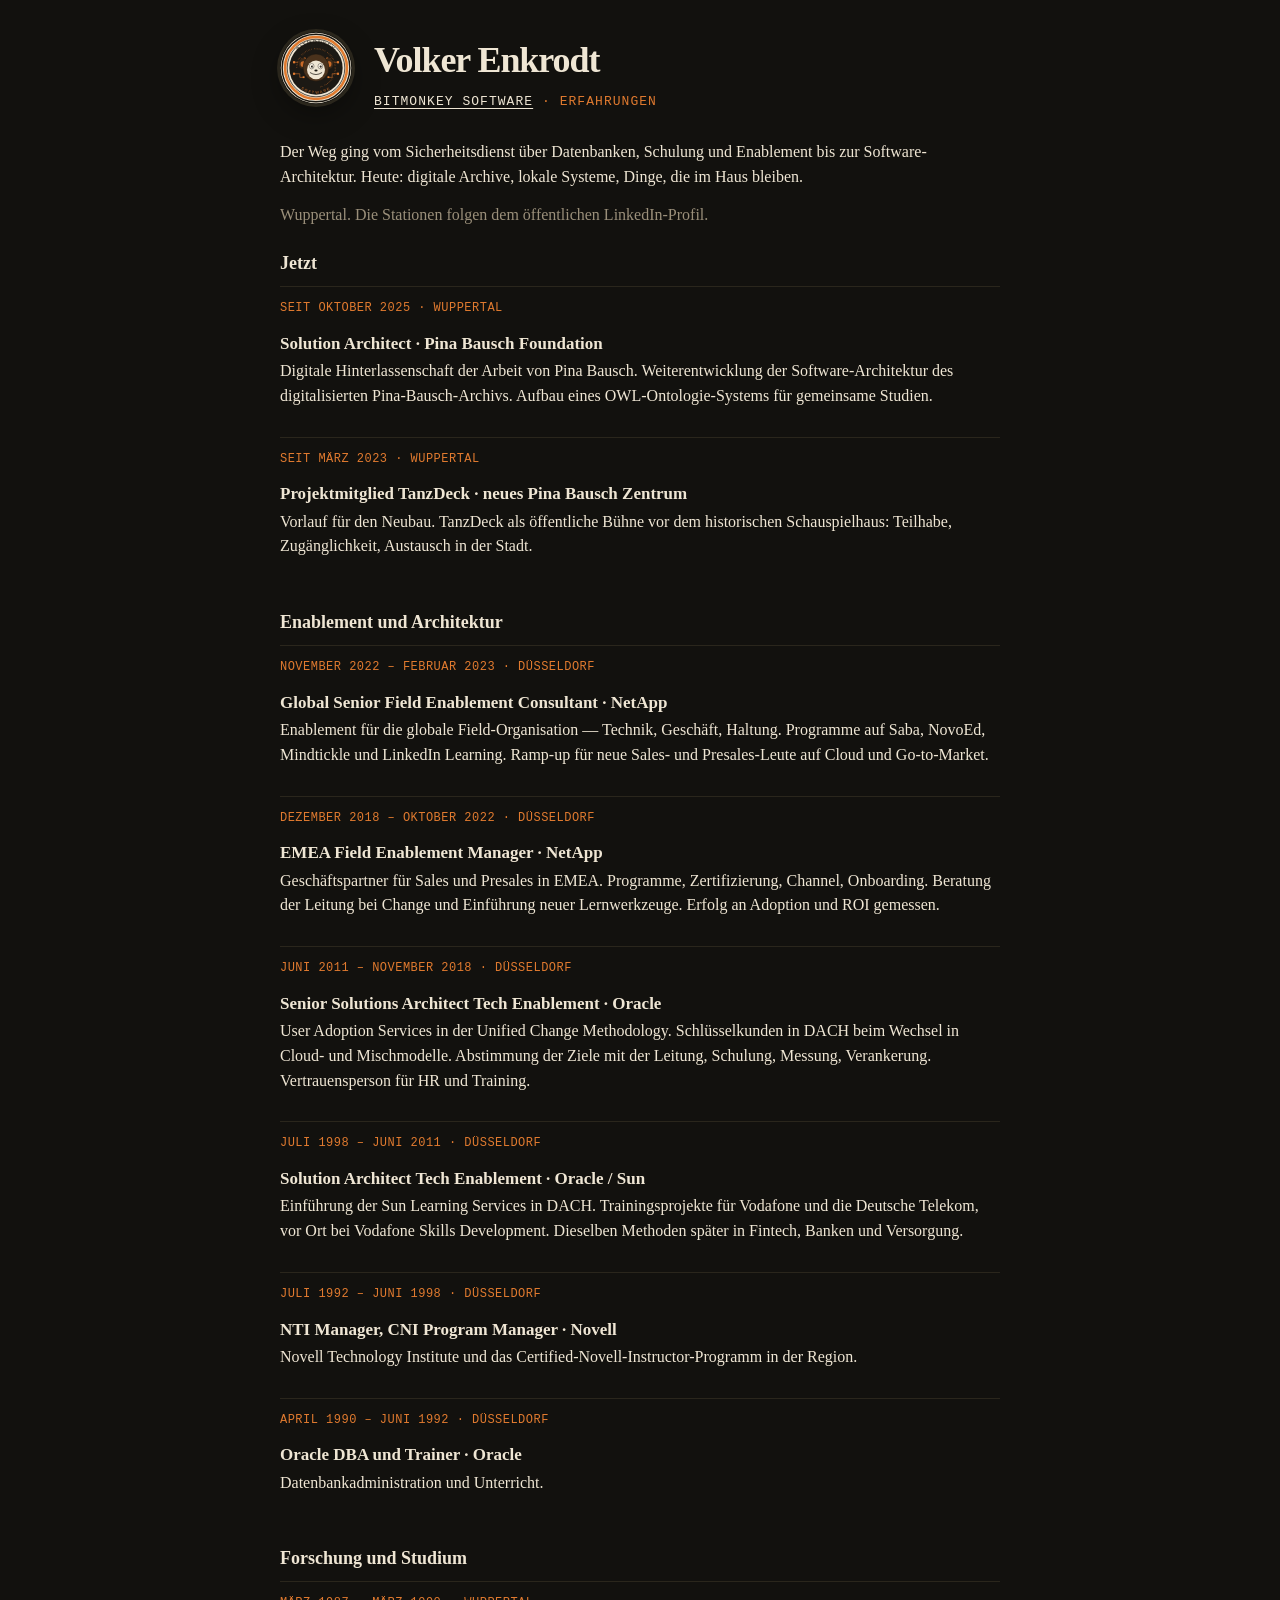
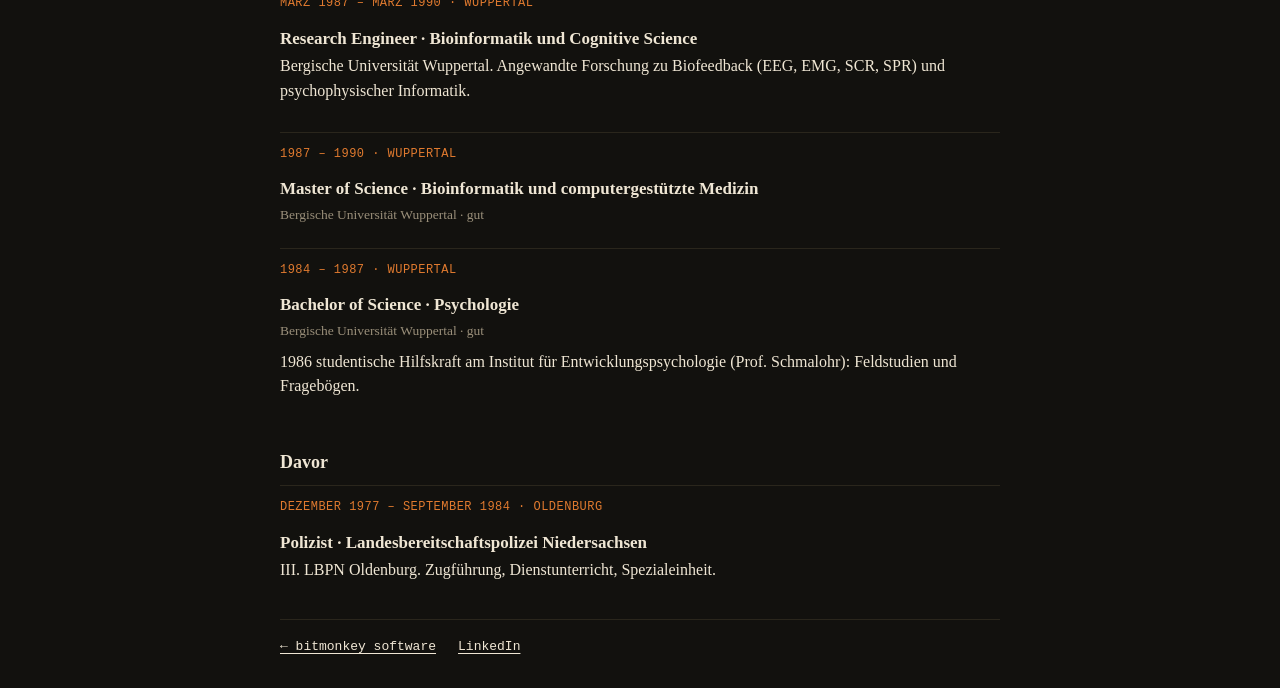
==== erfahrungen.html @ b1ddda5f "feat: Erfahrungsseite aus dem LinkedIn-Profil unter dem Namen Co-authored-by: Cursor <cursoragent@cu" ====
<!DOCTYPE html>
<html lang="de">
<head>
<meta charset="utf-8">
<meta name="viewport" content="width=device-width, initial-scale=1">
<title>Erfahrungen — Volker Enkrodt · bitmonkey software</title>
<meta name="description" content="Berufliche Stationen von Volker Enkrodt: Pina Bausch Foundation, NetApp, Oracle, Novell, Universität Wuppertal.">
<link rel="icon" href="favicon.svg" type="image/svg+xml">
<link rel="stylesheet" href="style.css">
</head>
<body>
<main class="blatt">
  <div class="marke klein">
    <a href="index.html"><img src="badge.svg" width="72" height="72" alt="bitmonkey software"></a>
    <div>
      <h1>Volker Enkrodt</h1>
      <p class="zeile"><a href="index.html">bitmonkey software</a> · Erfahrungen</p>
    </div>
  </div>

  <p>Der Weg ging vom Sicherheitsdienst über Datenbanken, Schulung und
    Enablement bis zur Software-Architektur. Heute: digitale Archive,
    lokale Systeme, Dinge, die im Haus bleiben.</p>
  <p class="muted">Wuppertal. Die Stationen folgen dem öffentlichen
    LinkedIn-Profil.</p>

  <h2>Jetzt</h2>

  <div class="station">
    <p class="wann">seit Oktober 2025 · Wuppertal</p>
    <h3>Solution Architect · Pina Bausch Foundation</h3>
    <p>Digitale Hinterlassenschaft der Arbeit von Pina Bausch.
      Weiterentwicklung der Software-Architektur des digitalisierten
      Pina-Bausch-Archivs. Aufbau eines OWL-Ontologie-Systems für
      gemeinsame Studien.</p>
  </div>

  <div class="station">
    <p class="wann">seit März 2023 · Wuppertal</p>
    <h3>Projektmitglied TanzDeck · neues Pina Bausch Zentrum</h3>
    <p>Vorlauf für den Neubau. TanzDeck als öffentliche Bühne vor dem
      historischen Schauspielhaus: Teilhabe, Zugänglichkeit,
      Austausch in der Stadt.</p>
  </div>

  <h2>Enablement und Architektur</h2>

  <div class="station">
    <p class="wann">November 2022 – Februar 2023 · Düsseldorf</p>
    <h3>Global Senior Field Enablement Consultant · NetApp</h3>
    <p>Enablement für die globale Field-Organisation — Technik,
      Geschäft, Haltung. Programme auf Saba, NovoEd, Mindtickle und
      LinkedIn Learning. Ramp-up für neue Sales- und Presales-Leute
      auf Cloud und Go-to-Market.</p>
  </div>

  <div class="station">
    <p class="wann">Dezember 2018 – Oktober 2022 · Düsseldorf</p>
    <h3>EMEA Field Enablement Manager · NetApp</h3>
    <p>Geschäftspartner für Sales und Presales in EMEA. Programme,
      Zertifizierung, Channel, Onboarding. Beratung der Leitung bei
      Change und Einführung neuer Lernwerkzeuge. Erfolg an Adoption
      und ROI gemessen.</p>
  </div>

  <div class="station">
    <p class="wann">Juni 2011 – November 2018 · Düsseldorf</p>
    <h3>Senior Solutions Architect Tech Enablement · Oracle</h3>
    <p>User Adoption Services in der Unified Change Methodology.
      Schlüsselkunden in DACH beim Wechsel in Cloud- und Mischmodelle.
      Abstimmung der Ziele mit der Leitung, Schulung, Messung,
      Verankerung. Vertrauensperson für HR und Training.</p>
  </div>

  <div class="station">
    <p class="wann">Juli 1998 – Juni 2011 · Düsseldorf</p>
    <h3>Solution Architect Tech Enablement · Oracle / Sun</h3>
    <p>Einführung der Sun Learning Services in DACH. Trainingsprojekte
      für Vodafone und die Deutsche Telekom, vor Ort bei Vodafone
      Skills Development. Dieselben Methoden später in Fintech,
      Banken und Versorgung.</p>
  </div>

  <div class="station">
    <p class="wann">Juli 1992 – Juni 1998 · Düsseldorf</p>
    <h3>NTI Manager, CNI Program Manager · Novell</h3>
    <p>Novell Technology Institute und das Certified-Novell-Instructor-Programm
      in der Region.</p>
  </div>

  <div class="station">
    <p class="wann">April 1990 – Juni 1992 · Düsseldorf</p>
    <h3>Oracle DBA und Trainer · Oracle</h3>
    <p>Datenbankadministration und Unterricht.</p>
  </div>

  <h2>Forschung und Studium</h2>

  <div class="station">
    <p class="wann">März 1987 – März 1990 · Wuppertal</p>
    <h3>Research Engineer · Bioinformatik und Cognitive Science</h3>
    <p>Bergische Universität Wuppertal. Angewandte Forschung zu
      Biofeedback (EEG, EMG, SCR, SPR) und psychophysischer Informatik.</p>
  </div>

  <div class="station">
    <p class="wann">1987 – 1990 · Wuppertal</p>
    <h3>Master of Science · Bioinformatik und computergestützte Medizin</h3>
    <p class="ort">Bergische Universität Wuppertal · gut</p>
  </div>

  <div class="station">
    <p class="wann">1984 – 1987 · Wuppertal</p>
    <h3>Bachelor of Science · Psychologie</h3>
    <p class="ort">Bergische Universität Wuppertal · gut</p>
    <p>1986 studentische Hilfskraft am Institut für Entwicklungspsychologie
      (Prof. Schmalohr): Feldstudien und Fragebögen.</p>
  </div>

  <h2>Davor</h2>

  <div class="station">
    <p class="wann">Dezember 1977 – September 1984 · Oldenburg</p>
    <h3>Polizist · Landesbereitschaftspolizei Niedersachsen</h3>
    <p>III. LBPN Oldenburg. Zugführung, Dienstunterricht,
      Spezialeinheit.</p>
  </div>

  <div class="fuss">
    <a href="index.html">← bitmonkey software</a>
    <a href="https://www.linkedin.com/in/volker-enkrodt-08b5a3147/">LinkedIn</a>
  </div>
</main>
</body>
</html>
---- style.css ----
:root{
  --bg:#12110e; --fg:#efe6d4; --muted:#9a8f7a; --line:#2a261c;
  --accent:#e07a2f; --ok:#6f9e4a;
}
*{box-sizing:border-box}
html,body{margin:0;background:var(--bg);color:var(--fg);
  font:16px/1.55 "Iowan Old Style","Palatino Linotype",Palatino,Georgia,serif}
body{min-height:100vh;display:grid;place-items:center;padding:32px 20px}
.blatt{width:min(720px,100%)}
.marke{display:flex;align-items:center;gap:22px;margin-bottom:28px}
.marke img{width:168px;height:168px;flex:none;border-radius:50%;
  box-shadow:0 0 0 3px var(--line), 0 10px 28px rgba(0,0,0,.35)}
.marke.klein img{width:72px;height:72px}
h1{font-size:36px;letter-spacing:-.03em;margin:0;font-weight:700}
h2{font-size:18px;margin:22px 0 8px}
.zeile{color:var(--accent);font:13px/1.3 ui-monospace,SFMono-Regular,Menlo,monospace;
  letter-spacing:.08em;text-transform:uppercase;margin:6px 0 0}
p{margin:0 0 14px}
.muted{color:var(--muted)}
ul,ol{margin:0 0 16px;padding-left:1.2em}
li{margin:0 0 6px}
.karten{display:grid;grid-template-columns:repeat(3,1fr);gap:10px;margin:28px 0}
.links{display:grid;grid-template-columns:1fr 1fr;gap:10px;margin:8px 0 28px}
.karte{border:1px solid var(--line);border-radius:10px;padding:14px 14px 12px;
  color:inherit;text-decoration:none;display:block}
a.karte:hover{border-color:var(--accent)}
.karte b{display:block;font-size:15px;margin-bottom:4px}
.karte span{color:var(--muted);font-size:13.5px}
pre,code{font:13px/1.45 ui-monospace,SFMono-Regular,Menlo,monospace}
pre{background:#1c1914;border:1px solid var(--line);border-radius:8px;
  padding:12px 14px;overflow:auto;margin:0 0 16px;color:var(--fg)}
.fuss{display:flex;flex-wrap:wrap;gap:16px 22px;align-items:baseline;
  border-top:1px solid var(--line);padding-top:18px;margin-top:8px;
  font:13px/1.4 ui-monospace,SFMono-Regular,Menlo,monospace}
a{color:var(--fg);text-underline-offset:3px}
a:hover{color:var(--accent)}
.punkt{color:var(--ok)}
.station{border-top:1px solid var(--line);padding:14px 0}
.station:first-of-type{border-top:0;padding-top:0}
.station .wann{color:var(--accent);font:12px/1.3 ui-monospace,SFMono-Regular,Menlo,monospace;
  letter-spacing:.04em;text-transform:uppercase}
.station h3{font-size:17px;margin:4px 0 2px}
.station .ort{color:var(--muted);font-size:13.5px;margin:0 0 8px}
@media(max-width:640px){
  h1{font-size:32px}
  .marke{flex-direction:column;align-items:flex-start;gap:16px}
  .marke img{width:140px;height:140px}
  .marke.klein img{width:64px;height:64px}
  .karten,.links{grid-template-columns:1fr}
}
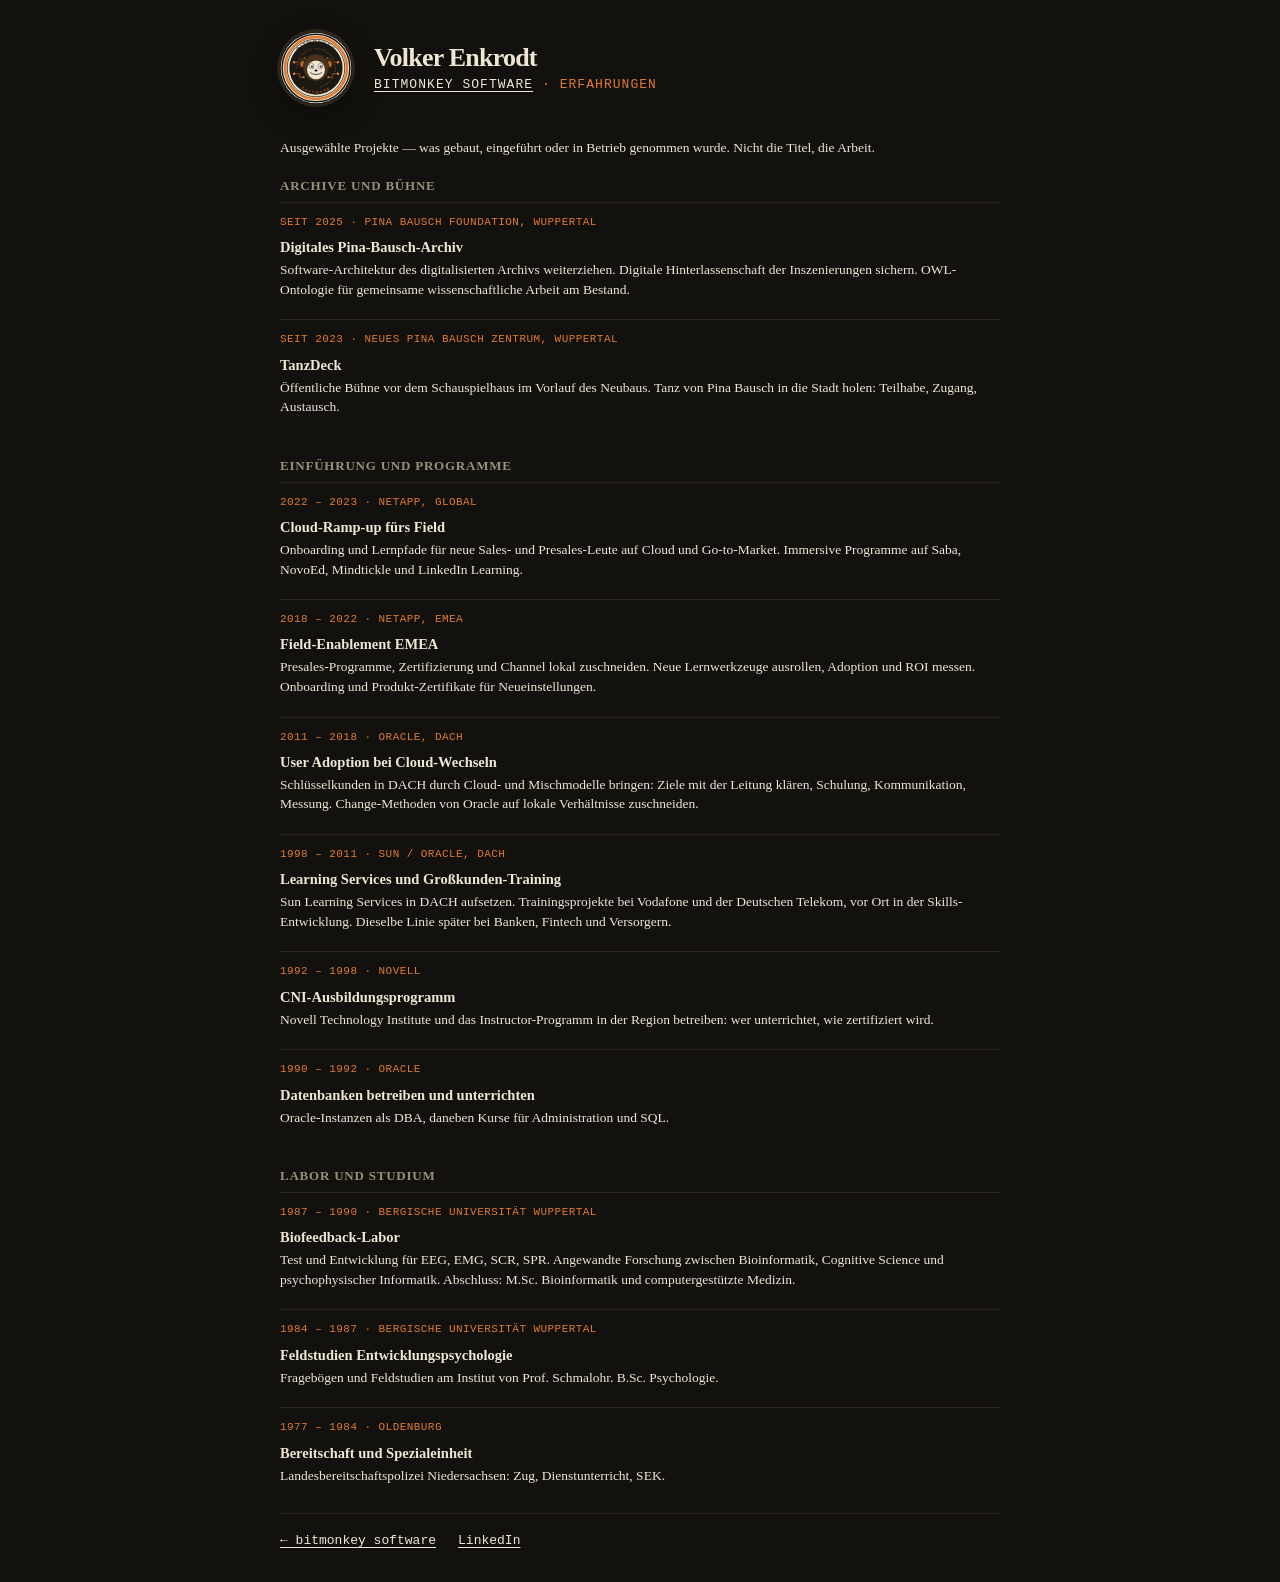
==== commit ef5b75a0: "docs: Erfahrungen als Projekte, kleinere Schrift Co-authored-by: Cursor <cursoragent@cursor.com>" ====
--- a/erfahrungen.html
+++ b/erfahrungen.html
@@ -4,12 +4,12 @@
 <meta charset="utf-8">
 <meta name="viewport" content="width=device-width, initial-scale=1">
 <title>Erfahrungen — Volker Enkrodt · bitmonkey software</title>
-<meta name="description" content="Berufliche Stationen von Volker Enkrodt: Pina Bausch Foundation, NetApp, Oracle, Novell, Universität Wuppertal.">
+<meta name="description" content="Projekte von Volker Enkrodt: Pina-Bausch-Archiv, TanzDeck, Enablement bei NetApp und Oracle, Forschung in Wuppertal.">
 <link rel="icon" href="favicon.svg" type="image/svg+xml">
 <link rel="stylesheet" href="style.css">
 </head>
 <body>
-<main class="blatt">
+<main class="blatt erfahrungen">
   <div class="marke klein">
     <a href="index.html"><img src="badge.svg" width="72" height="72" alt="bitmonkey software"></a>
     <div>
@@ -18,112 +18,96 @@
     </div>
   </div>
 
-  <p>Der Weg ging vom Sicherheitsdienst über Datenbanken, Schulung und
-    Enablement bis zur Software-Architektur. Heute: digitale Archive,
-    lokale Systeme, Dinge, die im Haus bleiben.</p>
-  <p class="muted">Wuppertal. Die Stationen folgen dem öffentlichen
-    LinkedIn-Profil.</p>
+  <p>Ausgewählte Projekte — was gebaut, eingeführt oder in Betrieb genommen
+    wurde. Nicht die Titel, die Arbeit.</p>
 
-  <h2>Jetzt</h2>
+  <h2>Archive und Bühne</h2>
 
   <div class="station">
-    <p class="wann">seit Oktober 2025 · Wuppertal</p>
-    <h3>Solution Architect · Pina Bausch Foundation</h3>
-    <p>Digitale Hinterlassenschaft der Arbeit von Pina Bausch.
-      Weiterentwicklung der Software-Architektur des digitalisierten
-      Pina-Bausch-Archivs. Aufbau eines OWL-Ontologie-Systems für
-      gemeinsame Studien.</p>
+    <p class="wann">seit 2025 · Pina Bausch Foundation, Wuppertal</p>
+    <h3>Digitales Pina-Bausch-Archiv</h3>
+    <p>Software-Architektur des digitalisierten Archivs weiterziehen.
+      Digitale Hinterlassenschaft der Inszenierungen sichern. OWL-Ontologie
+      für gemeinsame wissenschaftliche Arbeit am Bestand.</p>
   </div>
 
   <div class="station">
-    <p class="wann">seit März 2023 · Wuppertal</p>
-    <h3>Projektmitglied TanzDeck · neues Pina Bausch Zentrum</h3>
-    <p>Vorlauf für den Neubau. TanzDeck als öffentliche Bühne vor dem
-      historischen Schauspielhaus: Teilhabe, Zugänglichkeit,
-      Austausch in der Stadt.</p>
+    <p class="wann">seit 2023 · neues Pina Bausch Zentrum, Wuppertal</p>
+    <h3>TanzDeck</h3>
+    <p>Öffentliche Bühne vor dem Schauspielhaus im Vorlauf des Neubaus.
+      Tanz von Pina Bausch in die Stadt holen: Teilhabe, Zugang, Austausch.</p>
   </div>
 
-  <h2>Enablement und Architektur</h2>
+  <h2>Einführung und Programme</h2>
 
   <div class="station">
-    <p class="wann">November 2022 – Februar 2023 · Düsseldorf</p>
-    <h3>Global Senior Field Enablement Consultant · NetApp</h3>
-    <p>Enablement für die globale Field-Organisation — Technik,
-      Geschäft, Haltung. Programme auf Saba, NovoEd, Mindtickle und
-      LinkedIn Learning. Ramp-up für neue Sales- und Presales-Leute
-      auf Cloud und Go-to-Market.</p>
+    <p class="wann">2022 – 2023 · NetApp, global</p>
+    <h3>Cloud-Ramp-up fürs Field</h3>
+    <p>Onboarding und Lernpfade für neue Sales- und Presales-Leute auf
+      Cloud und Go-to-Market. Immersive Programme auf Saba, NovoEd,
+      Mindtickle und LinkedIn Learning.</p>
   </div>
 
   <div class="station">
-    <p class="wann">Dezember 2018 – Oktober 2022 · Düsseldorf</p>
-    <h3>EMEA Field Enablement Manager · NetApp</h3>
-    <p>Geschäftspartner für Sales und Presales in EMEA. Programme,
-      Zertifizierung, Channel, Onboarding. Beratung der Leitung bei
-      Change und Einführung neuer Lernwerkzeuge. Erfolg an Adoption
-      und ROI gemessen.</p>
+    <p class="wann">2018 – 2022 · NetApp, EMEA</p>
+    <h3>Field-Enablement EMEA</h3>
+    <p>Presales-Programme, Zertifizierung und Channel lokal zuschneiden.
+      Neue Lernwerkzeuge ausrollen, Adoption und ROI messen. Onboarding
+      und Produkt-Zertifikate für Neueinstellungen.</p>
   </div>
 
   <div class="station">
-    <p class="wann">Juni 2011 – November 2018 · Düsseldorf</p>
-    <h3>Senior Solutions Architect Tech Enablement · Oracle</h3>
-    <p>User Adoption Services in der Unified Change Methodology.
-      Schlüsselkunden in DACH beim Wechsel in Cloud- und Mischmodelle.
-      Abstimmung der Ziele mit der Leitung, Schulung, Messung,
-      Verankerung. Vertrauensperson für HR und Training.</p>
+    <p class="wann">2011 – 2018 · Oracle, DACH</p>
+    <h3>User Adoption bei Cloud-Wechseln</h3>
+    <p>Schlüsselkunden in DACH durch Cloud- und Mischmodelle bringen:
+      Ziele mit der Leitung klären, Schulung, Kommunikation, Messung.
+      Change-Methoden von Oracle auf lokale Verhältnisse zuschneiden.</p>
   </div>
 
   <div class="station">
-    <p class="wann">Juli 1998 – Juni 2011 · Düsseldorf</p>
-    <h3>Solution Architect Tech Enablement · Oracle / Sun</h3>
-    <p>Einführung der Sun Learning Services in DACH. Trainingsprojekte
-      für Vodafone und die Deutsche Telekom, vor Ort bei Vodafone
-      Skills Development. Dieselben Methoden später in Fintech,
-      Banken und Versorgung.</p>
+    <p class="wann">1998 – 2011 · Sun / Oracle, DACH</p>
+    <h3>Learning Services und Großkunden-Training</h3>
+    <p>Sun Learning Services in DACH aufsetzen. Trainingsprojekte bei
+      Vodafone und der Deutschen Telekom, vor Ort in der Skills-Entwicklung.
+      Dieselbe Linie später bei Banken, Fintech und Versorgern.</p>
   </div>
 
   <div class="station">
-    <p class="wann">Juli 1992 – Juni 1998 · Düsseldorf</p>
-    <h3>NTI Manager, CNI Program Manager · Novell</h3>
-    <p>Novell Technology Institute und das Certified-Novell-Instructor-Programm
-      in der Region.</p>
+    <p class="wann">1992 – 1998 · Novell</p>
+    <h3>CNI-Ausbildungsprogramm</h3>
+    <p>Novell Technology Institute und das Instructor-Programm in der
+      Region betreiben: wer unterrichtet, wie zertifiziert wird.</p>
   </div>
 
   <div class="station">
-    <p class="wann">April 1990 – Juni 1992 · Düsseldorf</p>
-    <h3>Oracle DBA und Trainer · Oracle</h3>
-    <p>Datenbankadministration und Unterricht.</p>
+    <p class="wann">1990 – 1992 · Oracle</p>
+    <h3>Datenbanken betreiben und unterrichten</h3>
+    <p>Oracle-Instanzen als DBA, daneben Kurse für Administration und SQL.</p>
   </div>
 
-  <h2>Forschung und Studium</h2>
+  <h2>Labor und Studium</h2>
 
   <div class="station">
-    <p class="wann">März 1987 – März 1990 · Wuppertal</p>
-    <h3>Research Engineer · Bioinformatik und Cognitive Science</h3>
-    <p>Bergische Universität Wuppertal. Angewandte Forschung zu
-      Biofeedback (EEG, EMG, SCR, SPR) und psychophysischer Informatik.</p>
+    <p class="wann">1987 – 1990 · Bergische Universität Wuppertal</p>
+    <h3>Biofeedback-Labor</h3>
+    <p>Test und Entwicklung für EEG, EMG, SCR, SPR. Angewandte Forschung
+      zwischen Bioinformatik, Cognitive Science und psychophysischer
+      Informatik. Abschluss: M.Sc. Bioinformatik und computergestützte
+      Medizin.</p>
   </div>
 
   <div class="station">
-    <p class="wann">1987 – 1990 · Wuppertal</p>
-    <h3>Master of Science · Bioinformatik und computergestützte Medizin</h3>
-    <p class="ort">Bergische Universität Wuppertal · gut</p>
+    <p class="wann">1984 – 1987 · Bergische Universität Wuppertal</p>
+    <h3>Feldstudien Entwicklungspsychologie</h3>
+    <p>Fragebögen und Feldstudien am Institut von Prof. Schmalohr.
+      B.Sc. Psychologie.</p>
   </div>
 
   <div class="station">
-    <p class="wann">1984 – 1987 · Wuppertal</p>
-    <h3>Bachelor of Science · Psychologie</h3>
-    <p class="ort">Bergische Universität Wuppertal · gut</p>
-    <p>1986 studentische Hilfskraft am Institut für Entwicklungspsychologie
-      (Prof. Schmalohr): Feldstudien und Fragebögen.</p>
-  </div>
-
-  <h2>Davor</h2>
-
-  <div class="station">
-    <p class="wann">Dezember 1977 – September 1984 · Oldenburg</p>
-    <h3>Polizist · Landesbereitschaftspolizei Niedersachsen</h3>
-    <p>III. LBPN Oldenburg. Zugführung, Dienstunterricht,
-      Spezialeinheit.</p>
+    <p class="wann">1977 – 1984 · Oldenburg</p>
+    <h3>Bereitschaft und Spezialeinheit</h3>
+    <p>Landesbereitschaftspolizei Niedersachsen: Zug, Dienstunterricht,
+      SEK.</p>
   </div>
 
   <div class="fuss">
--- a/style.css
+++ b/style.css
@@ -35,12 +35,18 @@
 a{color:var(--fg);text-underline-offset:3px}
 a:hover{color:var(--accent)}
 .punkt{color:var(--ok)}
-.station{border-top:1px solid var(--line);padding:14px 0}
+.station{border-top:1px solid var(--line);padding:12px 0}
 .station:first-of-type{border-top:0;padding-top:0}
-.station .wann{color:var(--accent);font:12px/1.3 ui-monospace,SFMono-Regular,Menlo,monospace;
+.station .wann{color:var(--accent);font:11px/1.3 ui-monospace,SFMono-Regular,Menlo,monospace;
   letter-spacing:.04em;text-transform:uppercase}
-.station h3{font-size:17px;margin:4px 0 2px}
-.station .ort{color:var(--muted);font-size:13.5px;margin:0 0 8px}
+.station h3{font-size:15px;margin:3px 0 2px}
+.station .ort{color:var(--muted);font-size:12.5px;margin:0 0 6px}
+.erfahrungen{font-size:13.5px;line-height:1.45}
+.erfahrungen h1{font-size:26px}
+.erfahrungen h2{font-size:13px;margin:20px 0 6px;text-transform:uppercase;
+  letter-spacing:.06em;color:var(--muted);font-weight:650}
+.erfahrungen h3{font-size:14.5px;font-weight:650}
+.erfahrungen p{margin:0 0 8px}
 @media(max-width:640px){
   h1{font-size:32px}
   .marke{flex-direction:column;align-items:flex-start;gap:16px}
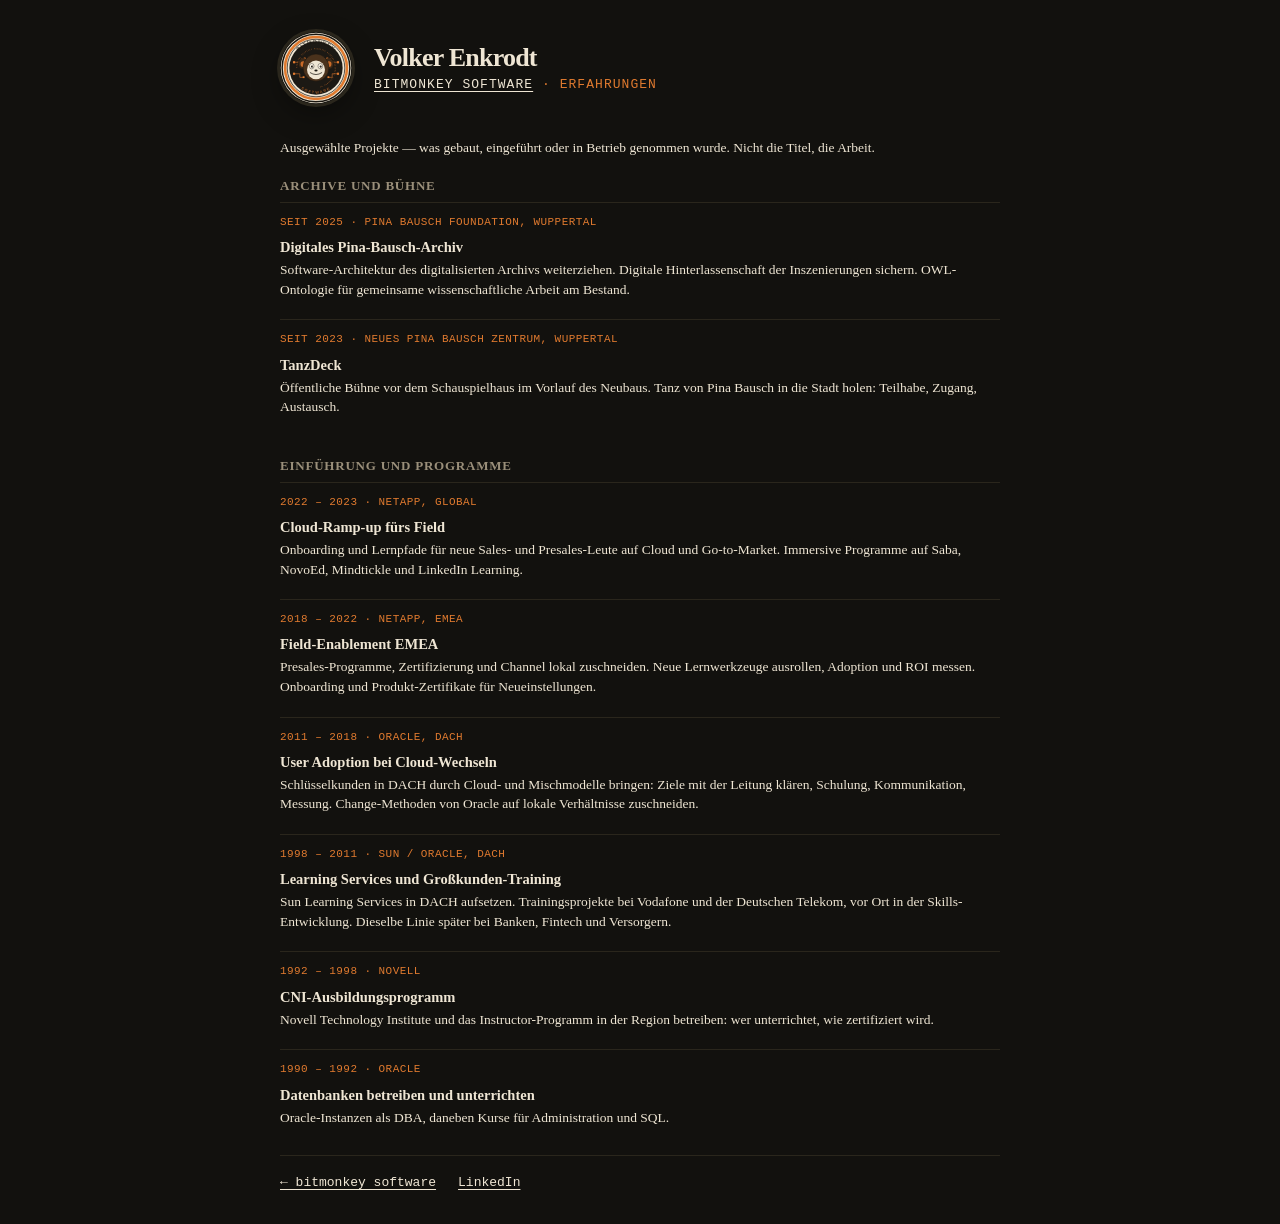
==== commit aa5c0f02: "docs: Studium und frühe Stationen von der Erfahrungsseite nehmen Co-authored-by: Cursor <cursoragent" ====
--- a/erfahrungen.html
+++ b/erfahrungen.html
@@ -85,31 +85,6 @@
     <p>Oracle-Instanzen als DBA, daneben Kurse für Administration und SQL.</p>
   </div>
 
-  <h2>Labor und Studium</h2>
-
-  <div class="station">
-    <p class="wann">1987 – 1990 · Bergische Universität Wuppertal</p>
-    <h3>Biofeedback-Labor</h3>
-    <p>Test und Entwicklung für EEG, EMG, SCR, SPR. Angewandte Forschung
-      zwischen Bioinformatik, Cognitive Science und psychophysischer
-      Informatik. Abschluss: M.Sc. Bioinformatik und computergestützte
-      Medizin.</p>
-  </div>
-
-  <div class="station">
-    <p class="wann">1984 – 1987 · Bergische Universität Wuppertal</p>
-    <h3>Feldstudien Entwicklungspsychologie</h3>
-    <p>Fragebögen und Feldstudien am Institut von Prof. Schmalohr.
-      B.Sc. Psychologie.</p>
-  </div>
-
-  <div class="station">
-    <p class="wann">1977 – 1984 · Oldenburg</p>
-    <h3>Bereitschaft und Spezialeinheit</h3>
-    <p>Landesbereitschaftspolizei Niedersachsen: Zug, Dienstunterricht,
-      SEK.</p>
-  </div>
-
   <div class="fuss">
     <a href="index.html">← bitmonkey software</a>
     <a href="https://www.linkedin.com/in/volker-enkrodt-08b5a3147/">LinkedIn</a>
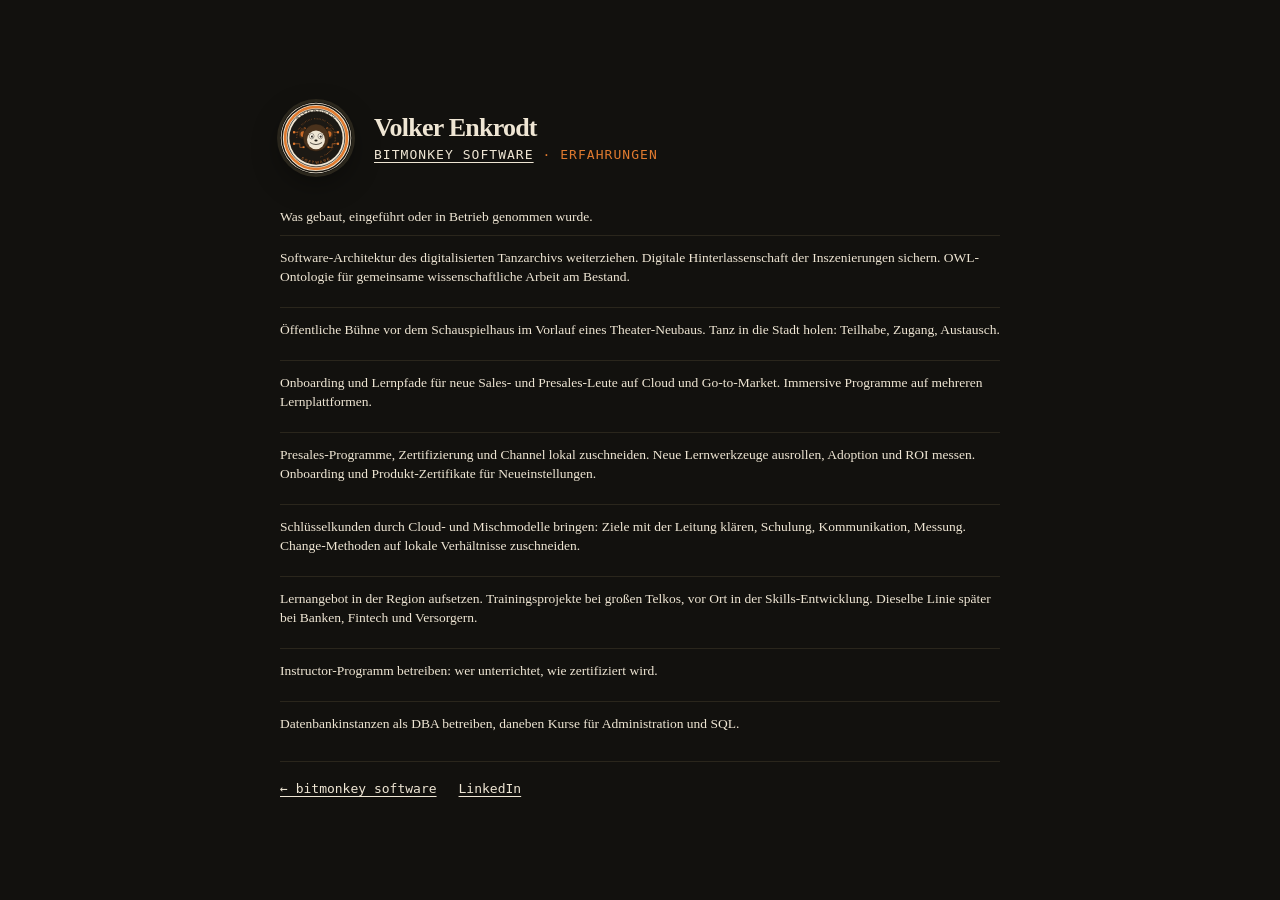
==== commit 18a20b85: "docs: Erfahrungen ohne Überschriften, Zeiten und Firmennamen Co-authored-by: Cursor <cursoragent@cur" ====
--- a/erfahrungen.html
+++ b/erfahrungen.html
@@ -4,7 +4,7 @@
 <meta charset="utf-8">
 <meta name="viewport" content="width=device-width, initial-scale=1">
 <title>Erfahrungen — Volker Enkrodt · bitmonkey software</title>
-<meta name="description" content="Projekte von Volker Enkrodt: Pina-Bausch-Archiv, TanzDeck, Enablement bei NetApp und Oracle, Forschung in Wuppertal.">
+<meta name="description" content="Projekte von Volker Enkrodt: Archiv, Bühne, Enablement, Datenbanken.">
 <link rel="icon" href="favicon.svg" type="image/svg+xml">
 <link rel="stylesheet" href="style.css">
 </head>
@@ -18,71 +18,49 @@
     </div>
   </div>
 
-  <p>Ausgewählte Projekte — was gebaut, eingeführt oder in Betrieb genommen
-    wurde. Nicht die Titel, die Arbeit.</p>
-
-  <h2>Archive und Bühne</h2>
+  <p>Was gebaut, eingeführt oder in Betrieb genommen wurde.</p>
 
   <div class="station">
-    <p class="wann">seit 2025 · Pina Bausch Foundation, Wuppertal</p>
-    <h3>Digitales Pina-Bausch-Archiv</h3>
-    <p>Software-Architektur des digitalisierten Archivs weiterziehen.
+    <p>Software-Architektur des digitalisierten Tanzarchivs weiterziehen.
       Digitale Hinterlassenschaft der Inszenierungen sichern. OWL-Ontologie
       für gemeinsame wissenschaftliche Arbeit am Bestand.</p>
   </div>
 
   <div class="station">
-    <p class="wann">seit 2023 · neues Pina Bausch Zentrum, Wuppertal</p>
-    <h3>TanzDeck</h3>
-    <p>Öffentliche Bühne vor dem Schauspielhaus im Vorlauf des Neubaus.
-      Tanz von Pina Bausch in die Stadt holen: Teilhabe, Zugang, Austausch.</p>
-  </div>
-
-  <h2>Einführung und Programme</h2>
-
-  <div class="station">
-    <p class="wann">2022 – 2023 · NetApp, global</p>
-    <h3>Cloud-Ramp-up fürs Field</h3>
-    <p>Onboarding und Lernpfade für neue Sales- und Presales-Leute auf
-      Cloud und Go-to-Market. Immersive Programme auf Saba, NovoEd,
-      Mindtickle und LinkedIn Learning.</p>
+    <p>Öffentliche Bühne vor dem Schauspielhaus im Vorlauf eines Theater-Neubaus.
+      Tanz in die Stadt holen: Teilhabe, Zugang, Austausch.</p>
   </div>
 
   <div class="station">
-    <p class="wann">2018 – 2022 · NetApp, EMEA</p>
-    <h3>Field-Enablement EMEA</h3>
+    <p>Onboarding und Lernpfade für neue Sales- und Presales-Leute auf
+      Cloud und Go-to-Market. Immersive Programme auf mehreren Lernplattformen.</p>
+  </div>
+
+  <div class="station">
     <p>Presales-Programme, Zertifizierung und Channel lokal zuschneiden.
       Neue Lernwerkzeuge ausrollen, Adoption und ROI messen. Onboarding
       und Produkt-Zertifikate für Neueinstellungen.</p>
   </div>
 
   <div class="station">
-    <p class="wann">2011 – 2018 · Oracle, DACH</p>
-    <h3>User Adoption bei Cloud-Wechseln</h3>
-    <p>Schlüsselkunden in DACH durch Cloud- und Mischmodelle bringen:
-      Ziele mit der Leitung klären, Schulung, Kommunikation, Messung.
-      Change-Methoden von Oracle auf lokale Verhältnisse zuschneiden.</p>
+    <p>Schlüsselkunden durch Cloud- und Mischmodelle bringen: Ziele mit
+      der Leitung klären, Schulung, Kommunikation, Messung. Change-Methoden
+      auf lokale Verhältnisse zuschneiden.</p>
   </div>
 
   <div class="station">
-    <p class="wann">1998 – 2011 · Sun / Oracle, DACH</p>
-    <h3>Learning Services und Großkunden-Training</h3>
-    <p>Sun Learning Services in DACH aufsetzen. Trainingsprojekte bei
-      Vodafone und der Deutschen Telekom, vor Ort in der Skills-Entwicklung.
-      Dieselbe Linie später bei Banken, Fintech und Versorgern.</p>
+    <p>Lernangebot in der Region aufsetzen. Trainingsprojekte bei großen
+      Telkos, vor Ort in der Skills-Entwicklung. Dieselbe Linie später
+      bei Banken, Fintech und Versorgern.</p>
   </div>
 
   <div class="station">
-    <p class="wann">1992 – 1998 · Novell</p>
-    <h3>CNI-Ausbildungsprogramm</h3>
-    <p>Novell Technology Institute und das Instructor-Programm in der
-      Region betreiben: wer unterrichtet, wie zertifiziert wird.</p>
+    <p>Instructor-Programm betreiben: wer unterrichtet, wie zertifiziert wird.</p>
   </div>
 
   <div class="station">
-    <p class="wann">1990 – 1992 · Oracle</p>
-    <h3>Datenbanken betreiben und unterrichten</h3>
-    <p>Oracle-Instanzen als DBA, daneben Kurse für Administration und SQL.</p>
+    <p>Datenbankinstanzen als DBA betreiben, daneben Kurse für Administration
+      und SQL.</p>
   </div>
 
   <div class="fuss">
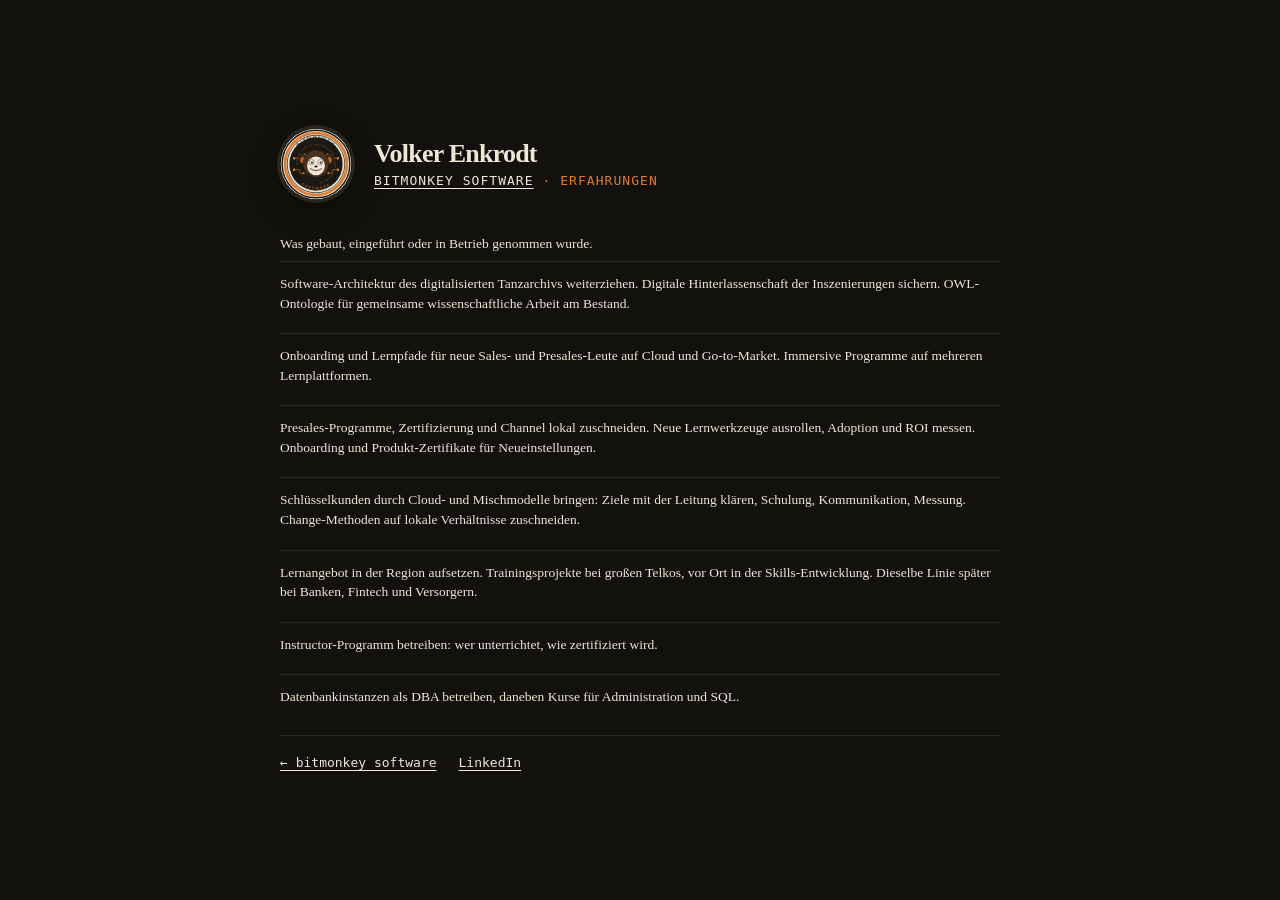
==== commit dde034fc: "docs: TanzDeck-Absatz von der Erfahrungsseite nehmen Co-authored-by: Cursor <cursoragent@cursor.com>" ====
--- a/erfahrungen.html
+++ b/erfahrungen.html
@@ -24,11 +24,6 @@
     <p>Software-Architektur des digitalisierten Tanzarchivs weiterziehen.
       Digitale Hinterlassenschaft der Inszenierungen sichern. OWL-Ontologie
       für gemeinsame wissenschaftliche Arbeit am Bestand.</p>
-  </div>
-
-  <div class="station">
-    <p>Öffentliche Bühne vor dem Schauspielhaus im Vorlauf eines Theater-Neubaus.
-      Tanz in die Stadt holen: Teilhabe, Zugang, Austausch.</p>
   </div>
 
   <div class="station">
